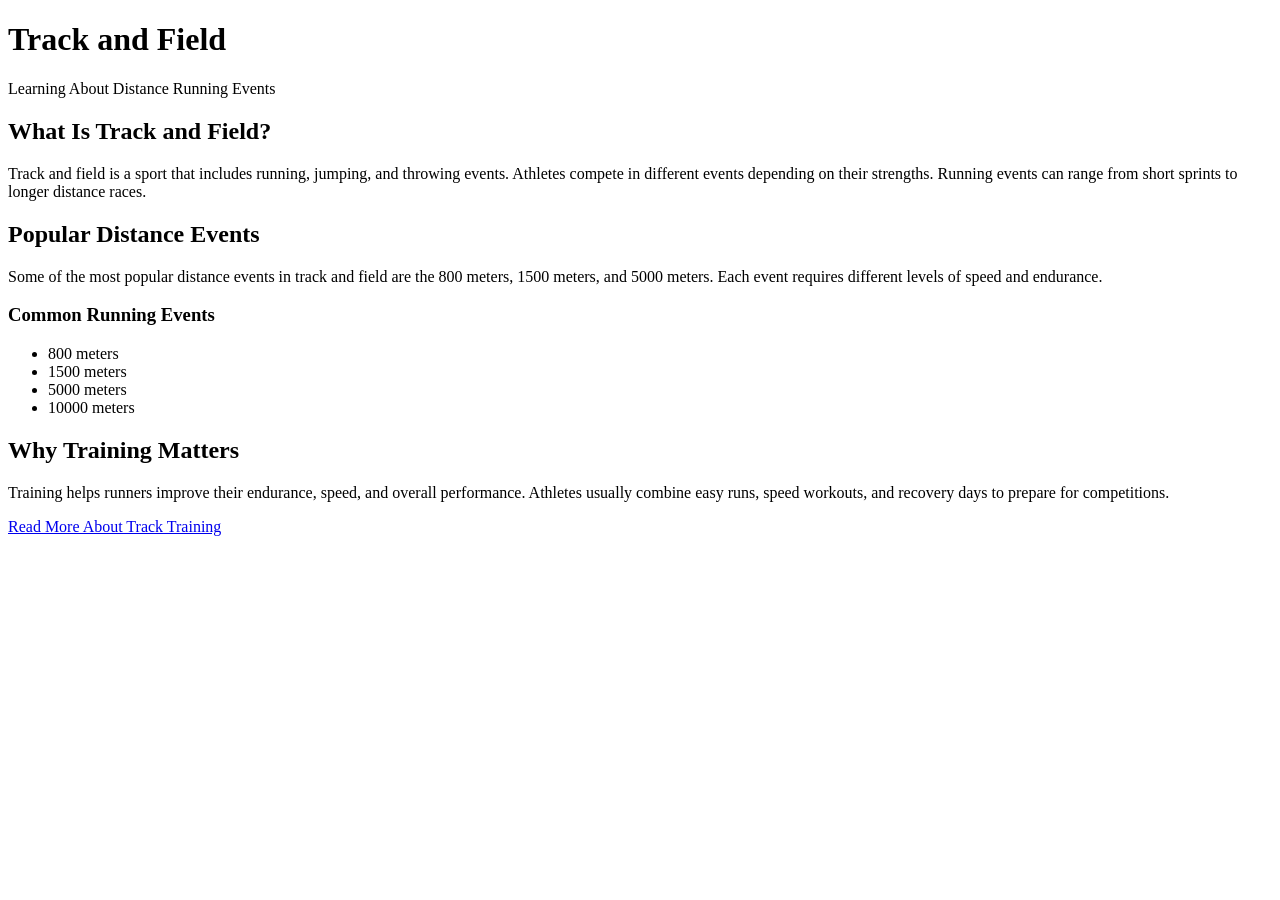
==== index.html @ fc06d4d5 "Create track and field homepage" ====
<!DOCTYPE html>
<html lang="en">
<head>
    <meta charset="UTF-8">
    <meta name="viewport" content="width=device-width, initial-scale=1.0">
    <title>Track and Field Events</title>
</head>

<body>

    <!-- Header introduces the website -->
    <header>
        <h1>Track and Field</h1>
        <p>Learning About Distance Running Events</p>
    </header>

    <!-- Main section contains information about track -->
    <main>
        <section>
            <h2>What Is Track and Field?</h2>
            <p>
                Track and field is a sport that includes running,
                jumping, and throwing events. Athletes compete
                in different events depending on their strengths.
                Running events can range from short sprints to
                longer distance races.
            </p>
        </section>

        <!-- Information about distance running -->
        <section>
            <h2>Popular Distance Events</h2>
            <p>
                Some of the most popular distance events in
                track and field are the 800 meters, 1500 meters,
                and 5000 meters. Each event requires different
                levels of speed and endurance.
            </p>

            <h3>Common Running Events</h3>
            <ul>
                <li>800 meters</li>
                <li>1500 meters</li>
                <li>5000 meters</li>
                <li>10000 meters</li>
            </ul>
        </section>

        <!-- Explains the importance of training -->
        <section>
            <h2>Why Training Matters</h2>
            <p>
                Training helps runners improve their endurance,
                speed, and overall performance. Athletes usually
                combine easy runs, speed workouts, and recovery
                days to prepare for competitions.
            </p>
        </section>
    </main>

    <!-- Footer links to the second page -->
    <footer>
        <p>
            <a href="page2.html">Read More About Track Training</a>
        </p>
    </footer>

</body>
</html>
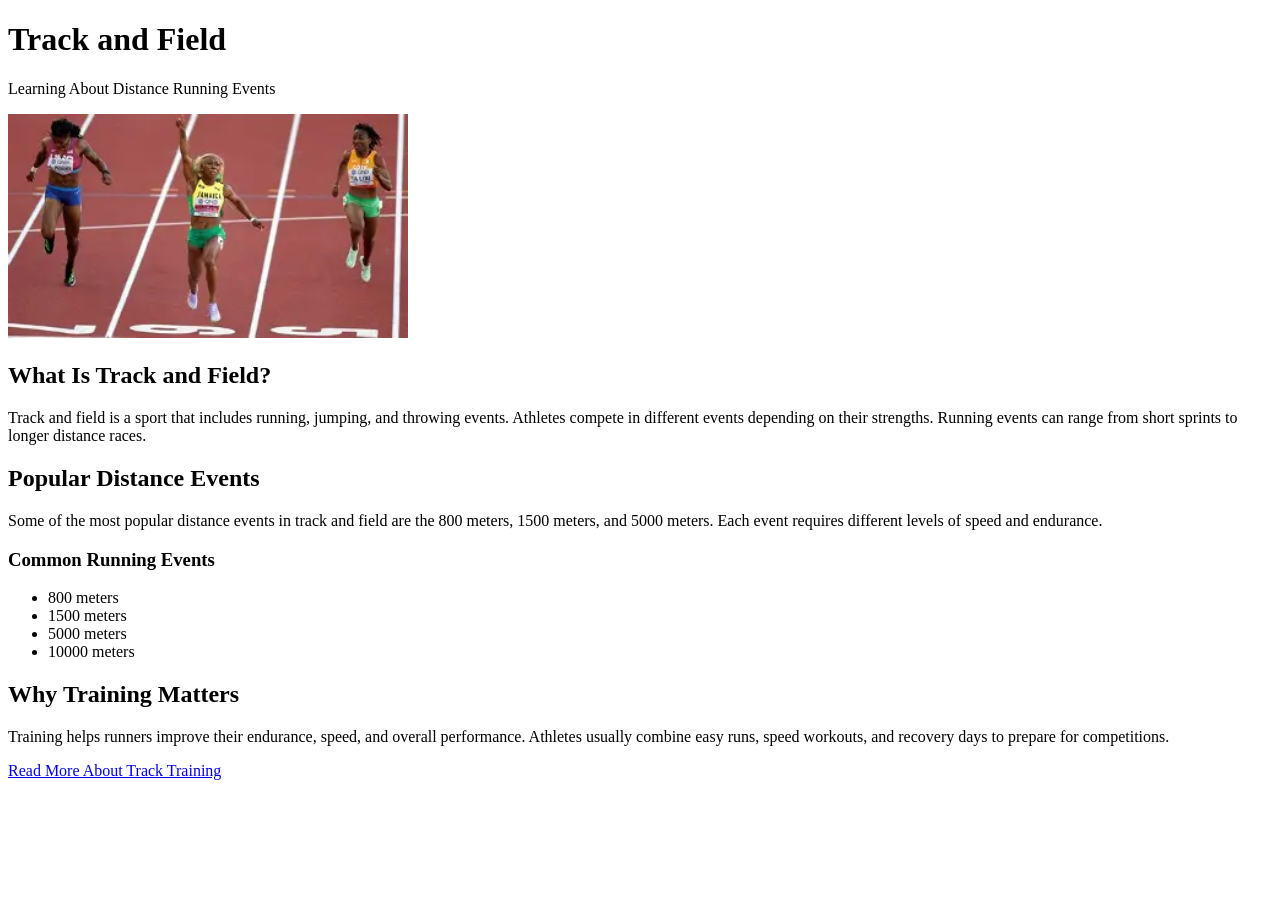
==== commit e026fae8: "Add track and field image to main section Added an image to the main section of the HTML." ====
--- a/index.html
+++ b/index.html
@@ -16,7 +16,10 @@
     </header>
 
     <!-- Main section contains information about track -->
-    <main>
+    <main> 
+        
+<img src="images/images/images/OIP.webp" alt="Track and field photograph" width="400">
+
         <section>
             <h2>What Is Track and Field?</h2>
             <p>
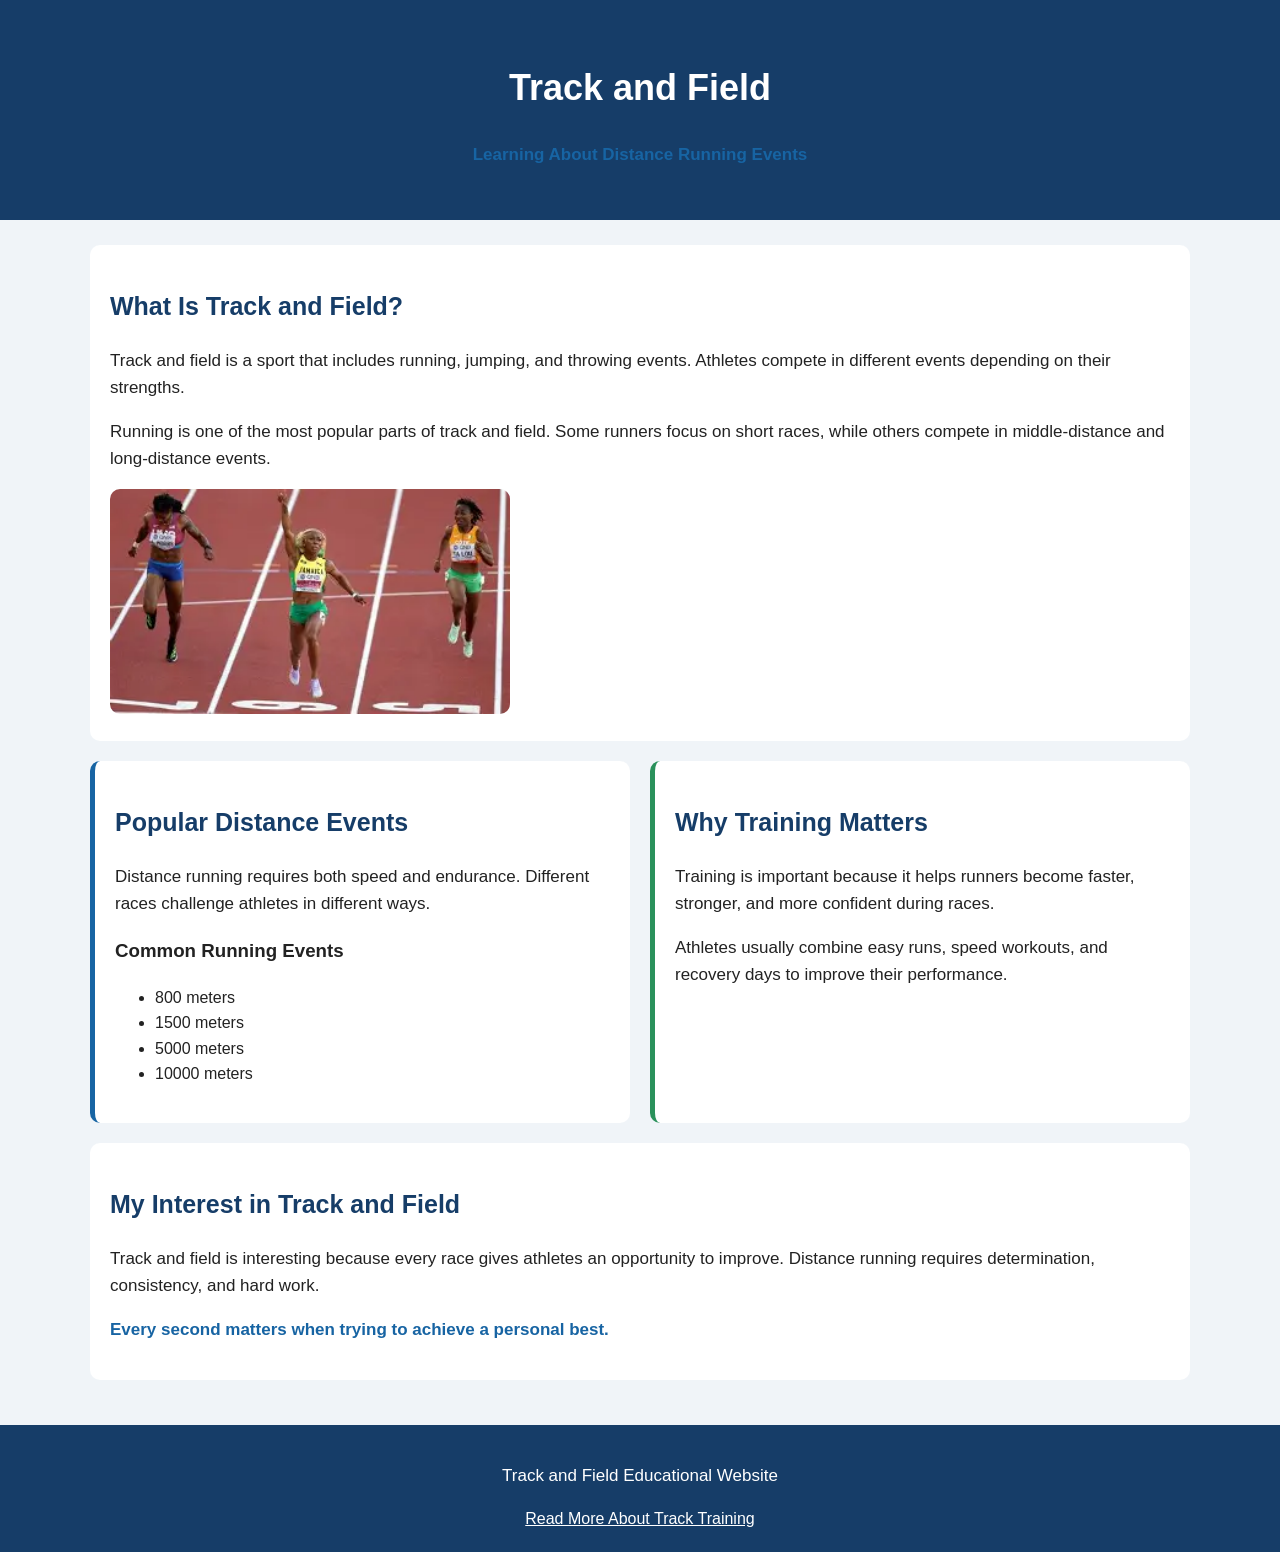
==== commit f71c11b7: "Update homepage with CSS classes, IDs and Flexbox Updated HTML structure and improved content clarit" ====
--- a/index.html
+++ b/index.html
@@ -1,72 +1,120 @@
 
 <!DOCTYPE html>
 <html lang="en">
+
 <head>
     <meta charset="UTF-8">
     <meta name="viewport" content="width=device-width, initial-scale=1.0">
     <title>Track and Field Events</title>
+    <link rel="stylesheet" href="./css/style.css">
 </head>
 
 <body>
 
-    <!-- Header introduces the website -->
+    <!-- Website header -->
     <header>
         <h1>Track and Field</h1>
-        <p>Learning About Distance Running Events</p>
+        <p class="highlight">
+            Learning About Distance Running Events
+        </p>
     </header>
 
-    <!-- Main section contains information about track -->
-    <main> 
-        
-<img src="images/images/images/OIP.webp" alt="Track and field photograph" width="400">
+    <!-- Main website content -->
+    <main>
 
-        <section>
+        <!-- Introduction section -->
+        <section class="content-card">
             <h2>What Is Track and Field?</h2>
+
             <p>
-                Track and field is a sport that includes running,
-                jumping, and throwing events. Athletes compete
-                in different events depending on their strengths.
-                Running events can range from short sprints to
-                longer distance races.
+                Track and field is a sport that includes
+                running, jumping, and throwing events.
+                Athletes compete in different events
+                depending on their strengths.
+            </p>
+
+            <p>
+                Running is one of the most popular parts
+                of track and field. Some runners focus
+                on short races, while others compete
+                in middle-distance and long-distance events.
+            </p>
+
+            <!-- Track and field image -->
+            <img
+                src="images/images/images/OIP.webp"
+                alt="Athletes competing in a track race"
+                width="400">
+        </section>
+
+        <!-- Flexbox holds two sections side by side -->
+        <div class="flex-container">
+
+            <!-- Distance events section -->
+            <section id="events-section" class="content-card">
+                <h2>Popular Distance Events</h2>
+
+                <p>
+                    Distance running requires both speed
+                    and endurance. Different races challenge
+                    athletes in different ways.
+                </p>
+
+                <h3>Common Running Events</h3>
+
+                <ul>
+                    <li>800 meters</li>
+                    <li>1500 meters</li>
+                    <li>5000 meters</li>
+                    <li>10000 meters</li>
+                </ul>
+            </section>
+
+            <!-- Training section -->
+            <section id="training-section" class="content-card">
+                <h2>Why Training Matters</h2>
+
+                <p>
+                    Training is important because it helps
+                    runners become faster, stronger, and
+                    more confident during races.
+                </p>
+
+                <p>
+                    Athletes usually combine easy runs,
+                    speed workouts, and recovery days
+                    to improve their performance.
+                </p>
+            </section>
+
+        </div>
+
+        <!-- Additional information -->
+        <section class="content-card">
+            <h2>My Interest in Track and Field</h2>
+
+            <p>
+                Track and field is interesting because
+                every race gives athletes an opportunity
+                to improve. Distance running requires
+                determination, consistency, and hard work.
+            </p>
+
+            <p class="highlight">
+                Every second matters when trying
+                to achieve a personal best.
             </p>
         </section>
 
-        <!-- Information about distance running -->
-        <section>
-            <h2>Popular Distance Events</h2>
-            <p>
-                Some of the most popular distance events in
-                track and field are the 800 meters, 1500 meters,
-                and 5000 meters. Each event requires different
-                levels of speed and endurance.
-            </p>
-
-            <h3>Common Running Events</h3>
-            <ul>
-                <li>800 meters</li>
-                <li>1500 meters</li>
-                <li>5000 meters</li>
-                <li>10000 meters</li>
-            </ul>
-        </section>
-
-        <!-- Explains the importance of training -->
-        <section>
-            <h2>Why Training Matters</h2>
-            <p>
-                Training helps runners improve their endurance,
-                speed, and overall performance. Athletes usually
-                combine easy runs, speed workouts, and recovery
-                days to prepare for competitions.
-            </p>
-        </section>
     </main>
 
-    <!-- Footer links to the second page -->
+    <!-- Footer with navigation -->
     <footer>
-        <p>
-            <a href="page2.html">Read More About Track Training</a>
-        </p>
+        <p>Track and Field Educational Website</p>
+
+        <a href="page2.html">
+            Read More About Track Training
+        </a>
     </footer>
 
 </body>
--- a/css/style.css
+++ b/css/style.css
@@ -0,0 +1,91 @@
+
+/* General page styling */
+body {
+    background-color: #f0f4f8;
+    font-family: Arial, sans-serif;
+    color: #222;
+    margin: 0;
+    line-height: 1.6;
+}
+
+/* Header styling */
+header {
+    background-color: #163d68;
+    color: white;
+    text-align: center;
+    padding: 35px;
+}
+
+h1 {
+    font-size: 36px;
+}
+
+h2 {
+    color: #163d68;
+    font-size: 25px;
+}
+
+p {
+    font-size: 17px;
+}
+
+/* Main content */
+main {
+    max-width: 1100px;
+    margin: auto;
+    padding: 25px;
+}
+
+/* Reusable classes */
+.content-card {
+    background-color: white;
+    padding: 20px;
+    margin-bottom: 20px;
+    border-radius: 10px;
+}
+
+.highlight {
+    color: #1764a3;
+    font-weight: bold;
+}
+
+/* Unique section IDs */
+#events-section {
+    border-left: 5px solid #1764a3;
+}
+
+#training-section {
+    border-left: 5px solid #2a915b;
+}
+
+/* Flexbox layout */
+.flex-container {
+    display: flex;
+    gap: 20px;
+    flex-wrap: wrap;
+}
+
+.flex-container section {
+    flex: 1;
+    min-width: 250px;
+}
+
+/* Image styling */
+img {
+    max-width: 100%;
+    height: auto;
+    border-radius: 10px;
+}
+
+/* Footer */
+footer {
+    background-color: #163d68;
+    color: white;
+    text-align: center;
+    padding: 20px;
+}
+
+footer a {
+    color: white;
+}
+
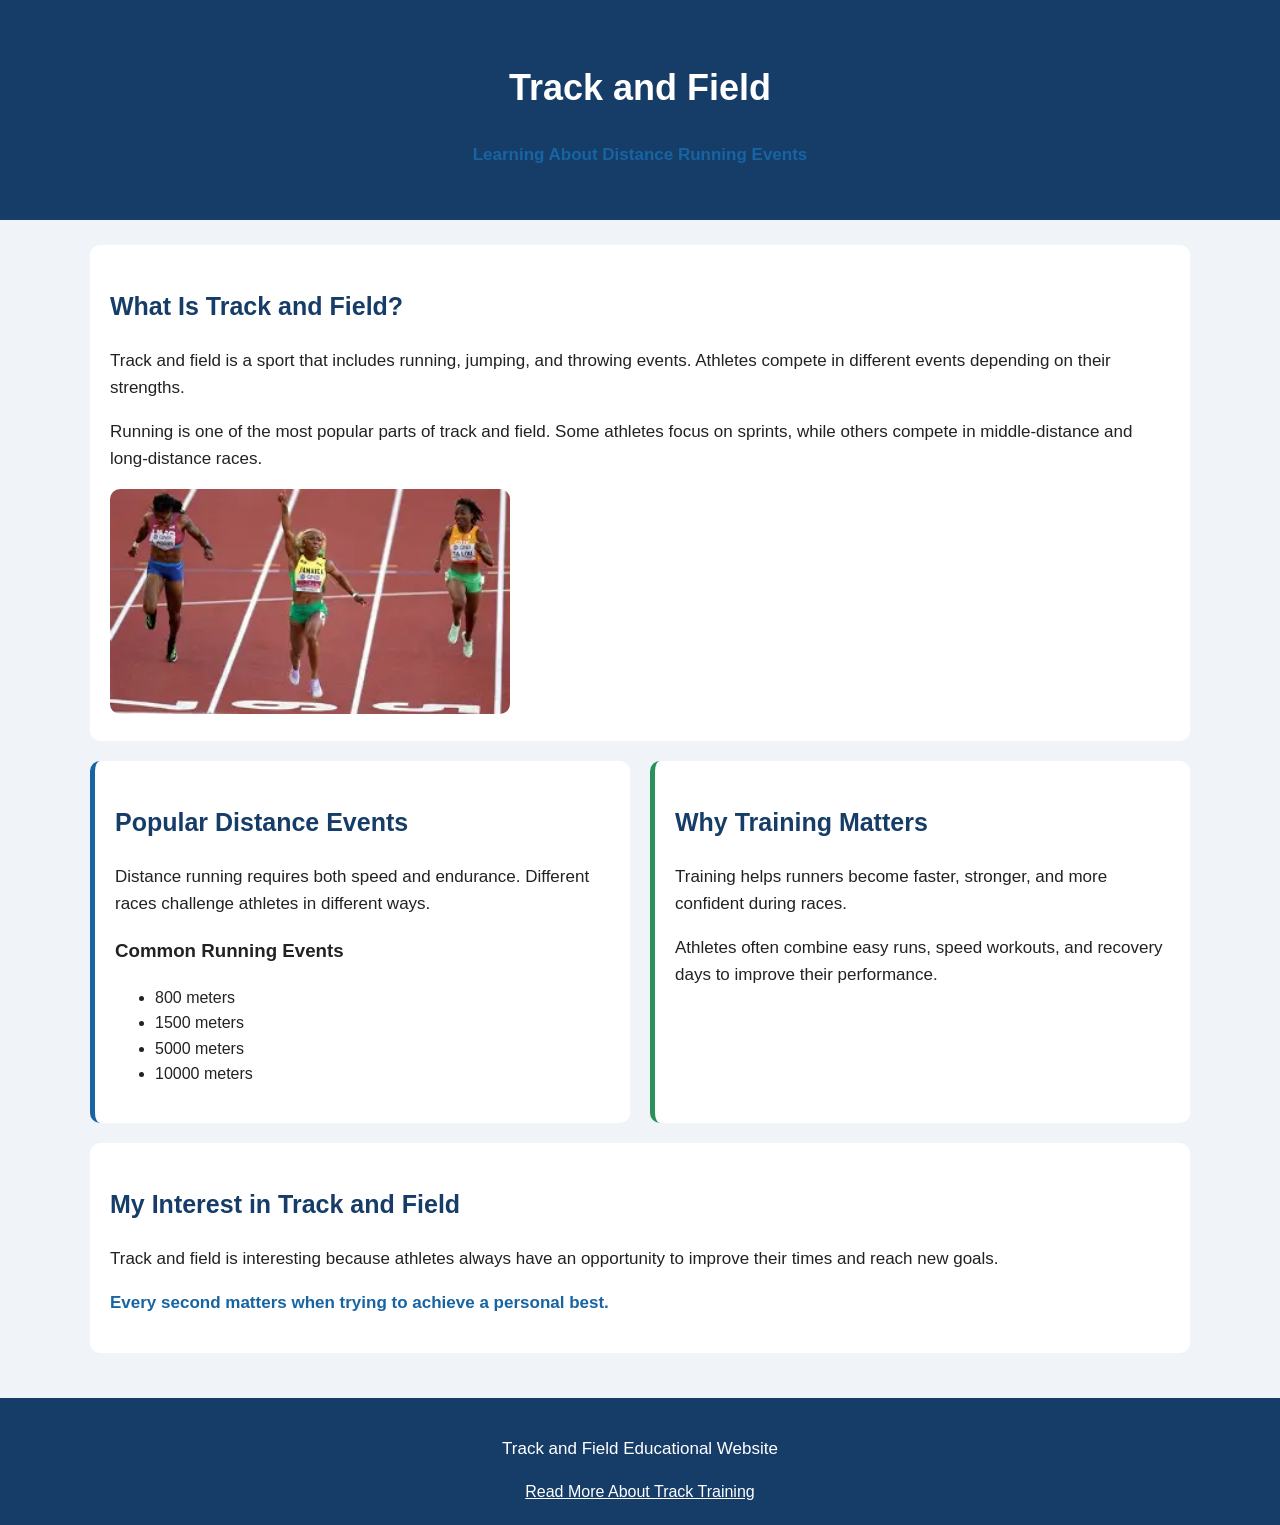
==== commit 72c4238e: "Update homepage with CSS and Flexbox Updated comments for clarity and consistency throughout the HTM" ====
--- a/index.html
+++ b/index.html
@@ -11,7 +11,7 @@
 
 <body>
 
-    <!-- Website header -->
+    <!-- Header introduces the website -->
     <header>
         <h1>Track and Field</h1>
         <p class="highlight">
@@ -19,10 +19,10 @@
         </p>
     </header>
 
-    <!-- Main website content -->
+    <!-- Main content of the homepage -->
     <main>
 
-        <!-- Introduction section -->
+        <!-- Introduction -->
         <section class="content-card">
             <h2>What Is Track and Field?</h2>
 
@@ -35,22 +35,21 @@
 
             <p>
                 Running is one of the most popular parts
-                of track and field. Some runners focus
-                on short races, while others compete
-                in middle-distance and long-distance events.
+                of track and field. Some athletes focus
+                on sprints, while others compete in
+                middle-distance and long-distance races.
             </p>
 
             <!-- Track and field image -->
-            <img
-                src="images/images/images/OIP.webp"
-                alt="Athletes competing in a track race"
-                width="400">
+            <img src="images/images/images/OIP.webp"
+                 alt="Athletes competing in a track race"
+                 width="400">
         </section>
 
-        <!-- Flexbox holds two sections side by side -->
+        <!-- Flexbox layout for two sections -->
         <div class="flex-container">
 
-            <!-- Distance events section -->
+            <!-- Running events -->
             <section id="events-section" class="content-card">
                 <h2>Popular Distance Events</h2>
 
@@ -70,18 +69,17 @@
                 </ul>
             </section>
 
-            <!-- Training section -->
+            <!-- Training information -->
             <section id="training-section" class="content-card">
                 <h2>Why Training Matters</h2>
 
                 <p>
-                    Training is important because it helps
-                    runners become faster, stronger, and
-                    more confident during races.
+                    Training helps runners become faster,
+                    stronger, and more confident during races.
                 </p>
 
                 <p>
-                    Athletes usually combine easy runs,
+                    Athletes often combine easy runs,
                     speed workouts, and recovery days
                     to improve their performance.
                 </p>
@@ -89,15 +87,14 @@
 
         </div>
 
-        <!-- Additional information -->
+        <!-- Personal interest section -->
         <section class="content-card">
             <h2>My Interest in Track and Field</h2>
 
             <p>
                 Track and field is interesting because
-                every race gives athletes an opportunity
-                to improve. Distance running requires
-                determination, consistency, and hard work.
+                athletes always have an opportunity
+                to improve their times and reach new goals.
             </p>
 
             <p class="highlight">
@@ -108,7 +105,7 @@
 
     </main>
 
-    <!-- Footer with navigation -->
+    <!-- Footer links to the second page -->
     <footer>
         <p>Track and Field Educational Website</p>
 
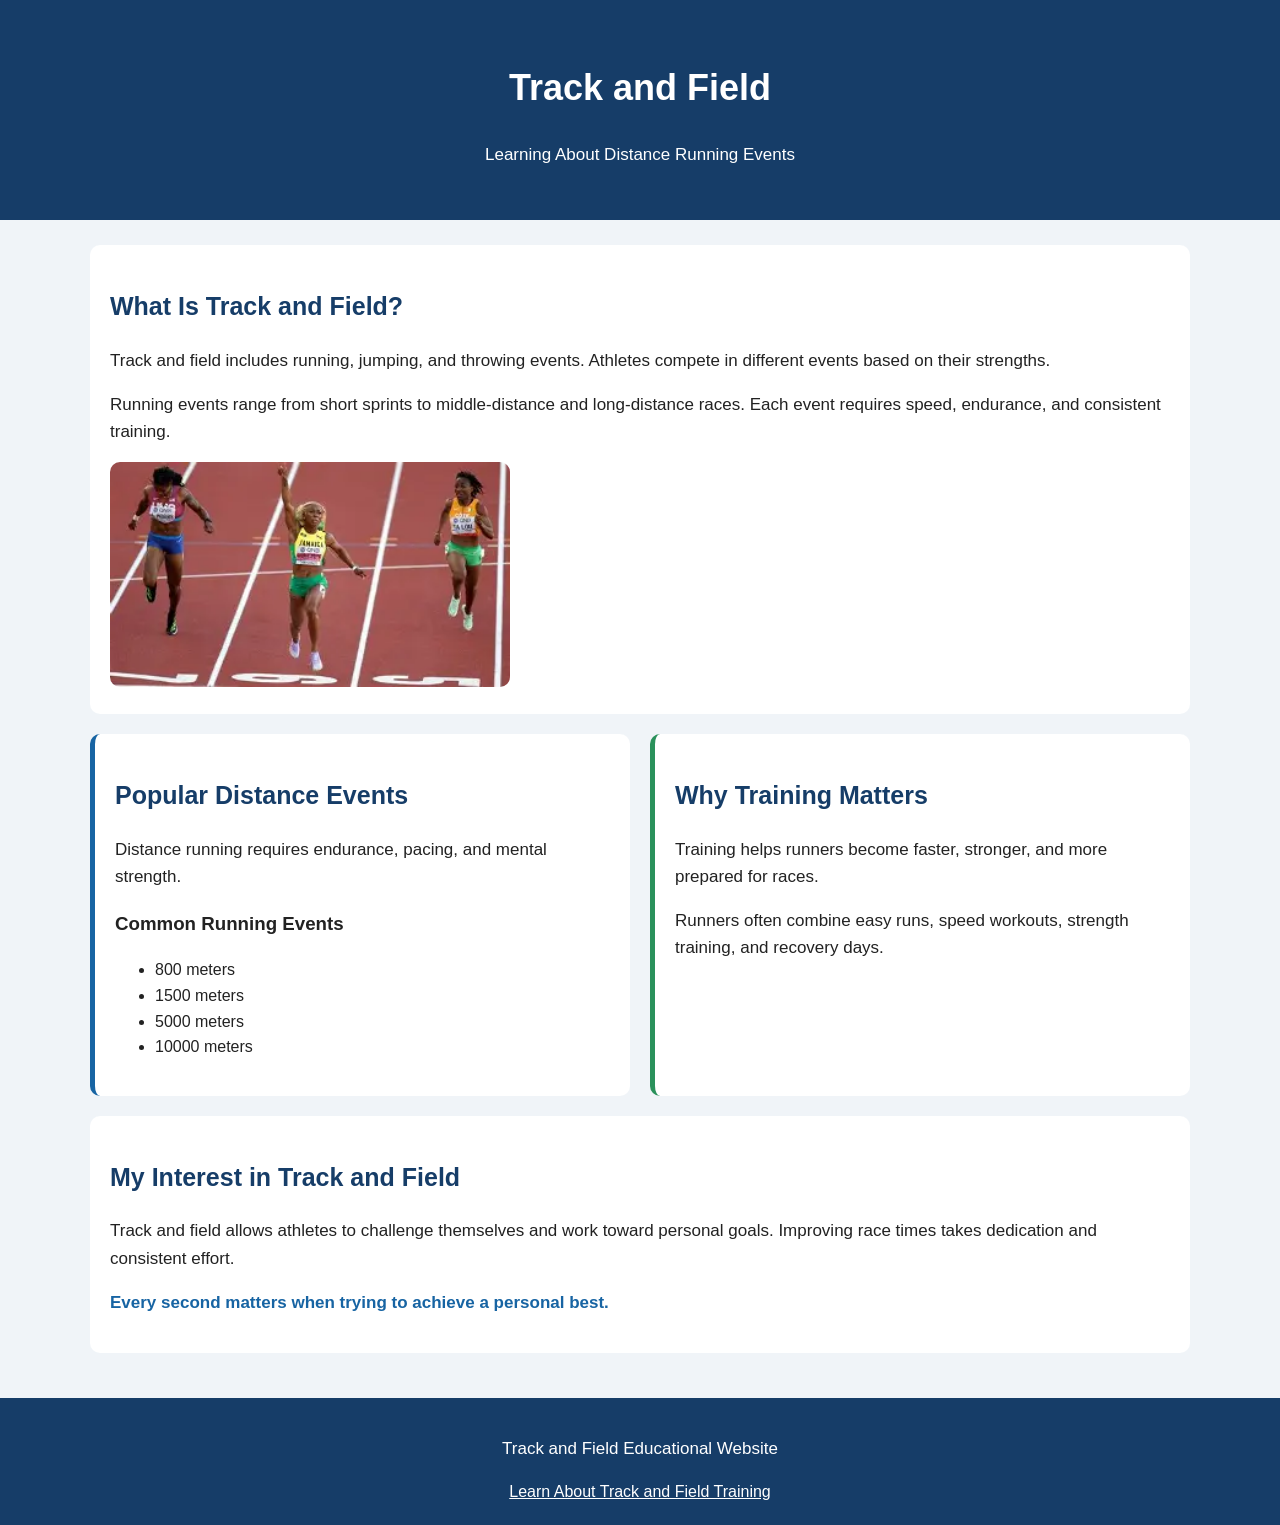
==== commit eded5dcd: "Improve homepage accessibility and contrast Updated comments for better clarity and accessibility. I" ====
--- a/index.html
+++ b/index.html
@@ -11,52 +11,51 @@
 
 <body>
 
-    <!-- Header introduces the website -->
+    <!-- Header with accessible white text -->
     <header>
         <h1>Track and Field</h1>
-        <p class="highlight">
+        <p style="color: white;">
             Learning About Distance Running Events
         </p>
     </header>
 
-    <!-- Main content of the homepage -->
+    <!-- Main educational content -->
     <main>
 
-        <!-- Introduction -->
+        <!-- Introduction to track and field -->
         <section class="content-card">
             <h2>What Is Track and Field?</h2>
 
             <p>
-                Track and field is a sport that includes
-                running, jumping, and throwing events.
-                Athletes compete in different events
-                depending on their strengths.
+                Track and field includes running, jumping,
+                and throwing events. Athletes compete in
+                different events based on their strengths.
             </p>
 
             <p>
-                Running is one of the most popular parts
-                of track and field. Some athletes focus
-                on sprints, while others compete in
-                middle-distance and long-distance races.
+                Running events range from short sprints
+                to middle-distance and long-distance races.
+                Each event requires speed, endurance,
+                and consistent training.
             </p>
 
-            <!-- Track and field image -->
-            <img src="images/images/images/OIP.webp"
-                 alt="Athletes competing in a track race"
-                 width="400">
+            <!-- Image with descriptive alt text -->
+            <img
+                src="images/images/images/OIP.webp"
+                alt="Three sprinters racing on a red outdoor running track"
+                width="400">
         </section>
 
-        <!-- Flexbox layout for two sections -->
+        <!-- Side-by-side layout using Flexbox -->
         <div class="flex-container">
 
-            <!-- Running events -->
+            <!-- Distance events -->
             <section id="events-section" class="content-card">
                 <h2>Popular Distance Events</h2>
 
                 <p>
-                    Distance running requires both speed
-                    and endurance. Different races challenge
-                    athletes in different ways.
+                    Distance running requires endurance,
+                    pacing, and mental strength.
                 </p>
 
                 <h3>Common Running Events</h3>
@@ -75,13 +74,13 @@
 
                 <p>
                     Training helps runners become faster,
-                    stronger, and more confident during races.
+                    stronger, and more prepared for races.
                 </p>
 
                 <p>
-                    Athletes often combine easy runs,
-                    speed workouts, and recovery days
-                    to improve their performance.
+                    Runners often combine easy runs,
+                    speed workouts, strength training,
+                    and recovery days.
                 </p>
             </section>
 
@@ -92,9 +91,10 @@
             <h2>My Interest in Track and Field</h2>
 
             <p>
-                Track and field is interesting because
-                athletes always have an opportunity
-                to improve their times and reach new goals.
+                Track and field allows athletes to challenge
+                themselves and work toward personal goals.
+                Improving race times takes dedication
+                and consistent effort.
             </p>
 
             <p class="highlight">
@@ -105,12 +105,11 @@
 
     </main>
 
-    <!-- Footer links to the second page -->
+    <!-- Footer with meaningful navigation -->
     <footer>
         <p>Track and Field Educational Website</p>
-
         <a href="page2.html">
-            Read More About Track Training
+            Learn About Track and Field Training
         </a>
     </footer>
 
--- a/css/style.css
+++ b/css/style.css
@@ -89,3 +89,45 @@
     color: white;
 }
 
+
+/* Improve subtitle contrast in the header */
+header .highlight {
+    color: #ffffff;
+}
+
+/* Responsive design for phones and smaller screens */
+@media (max-width: 600px) {
+    header {
+        padding: 20px;
+    }
+
+    h1 {
+        font-size: 28px;
+    }
+
+    h2 {
+        font-size: 22px;
+    }
+
+    p {
+        font-size: 16px;
+    }
+
+    main {
+        padding: 15px;
+    }
+
+    .flex-container {
+        flex-direction: column;
+        gap: 10px;
+    }
+
+    .content-card {
+        padding: 15px;
+    }
+
+    img {
+        max-width: 100%;
+        height: auto;
+    }
+}
